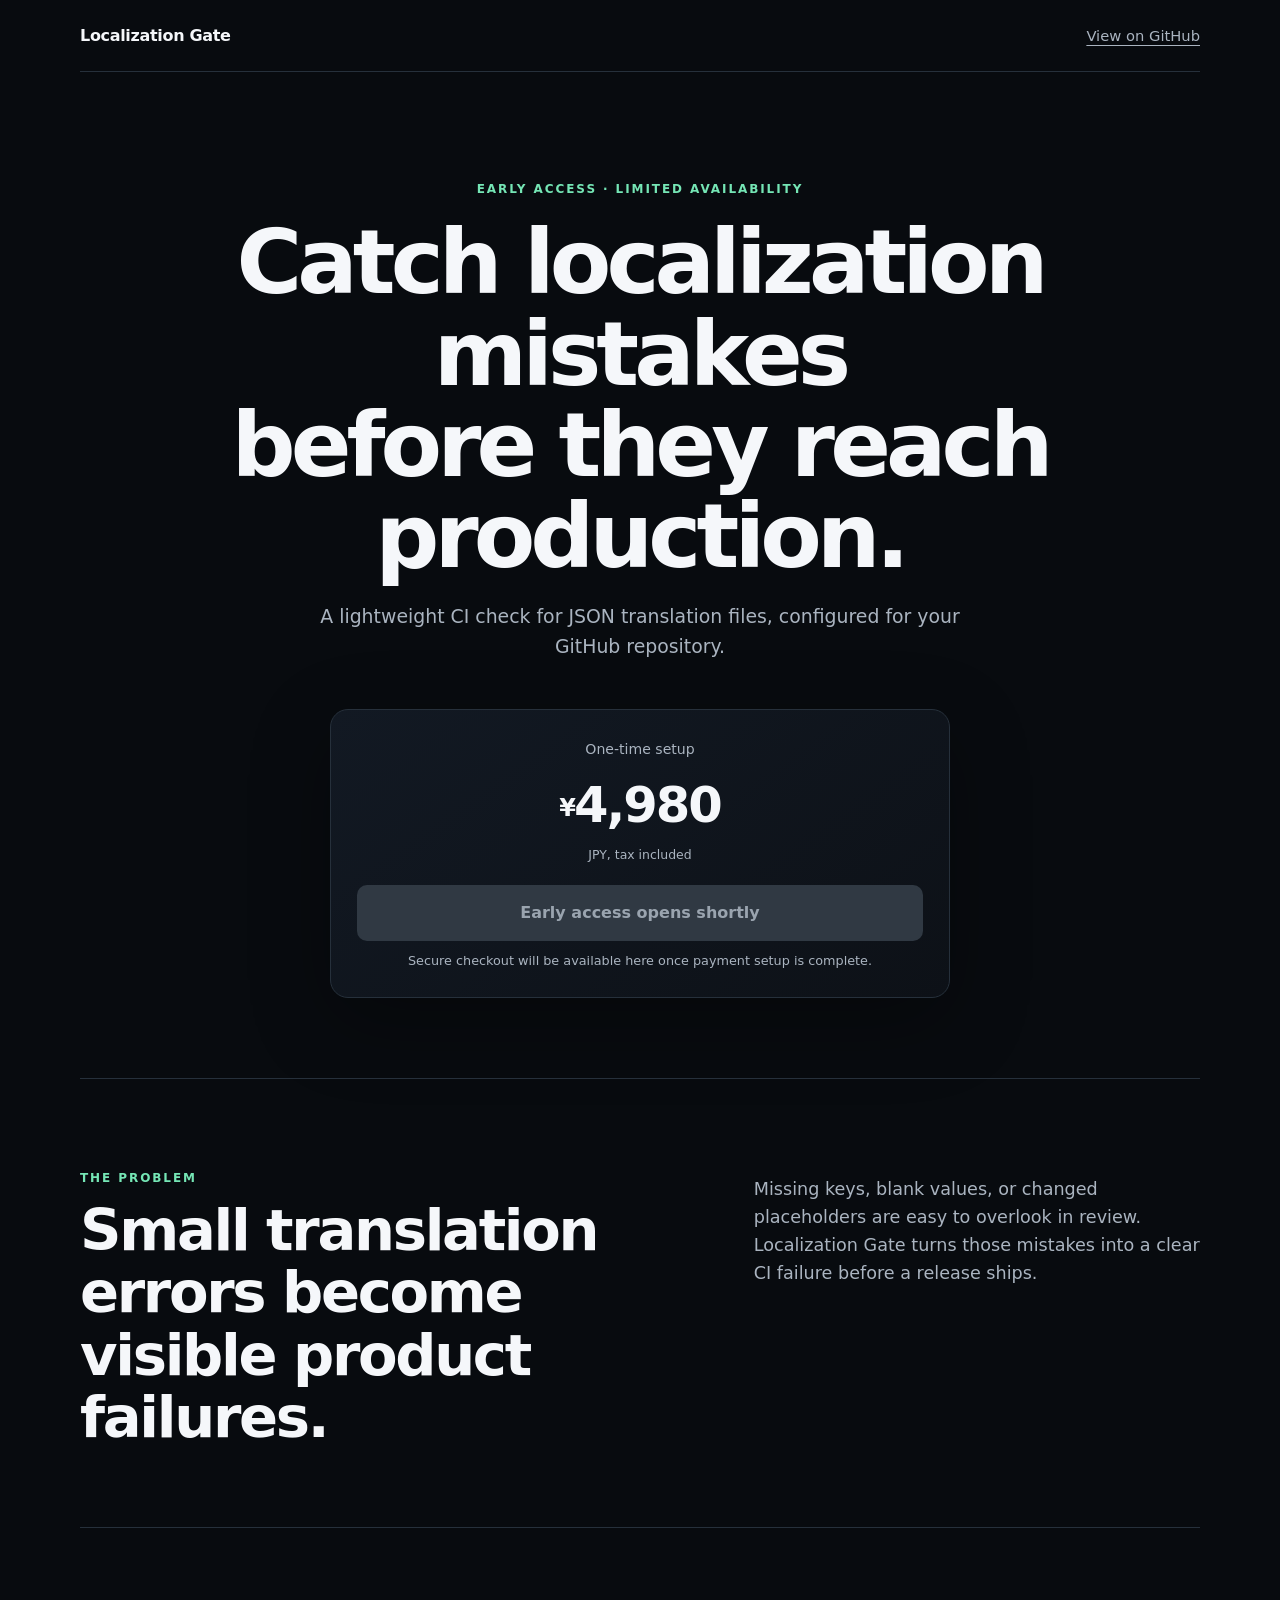
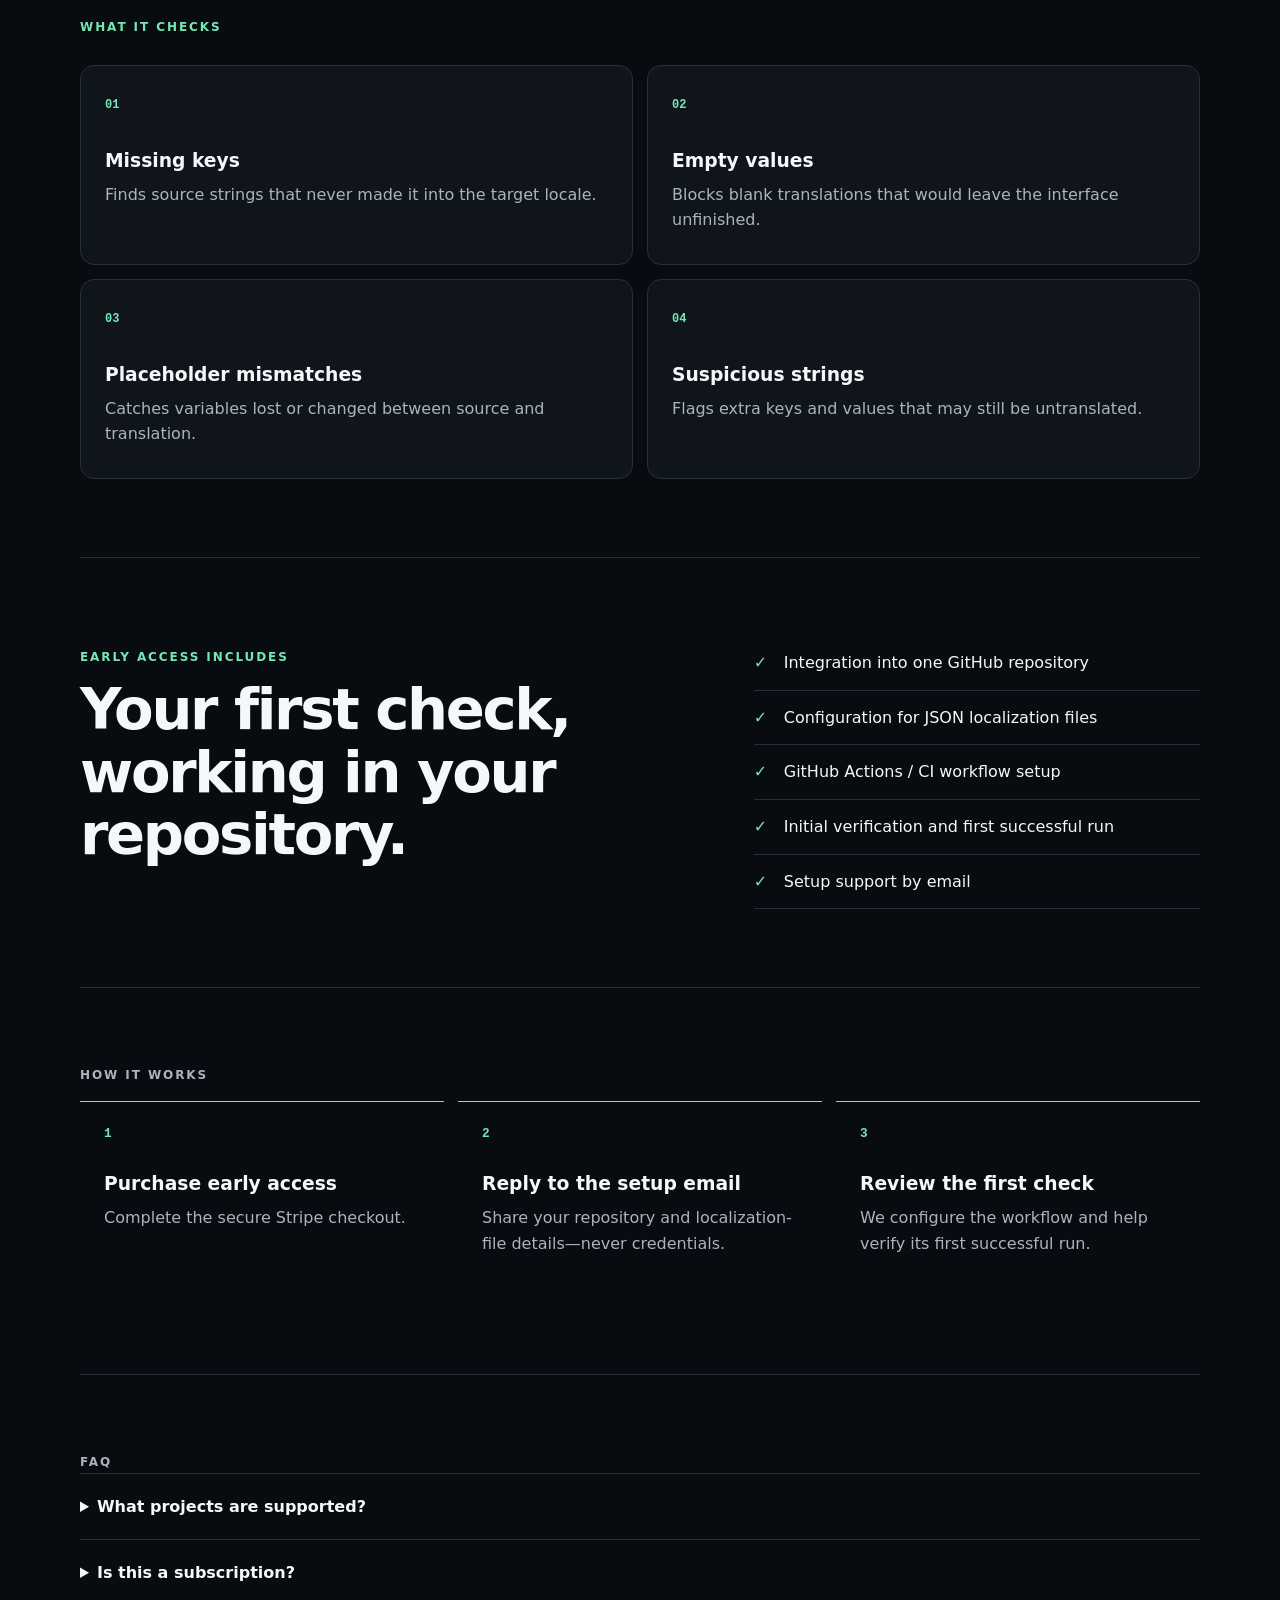
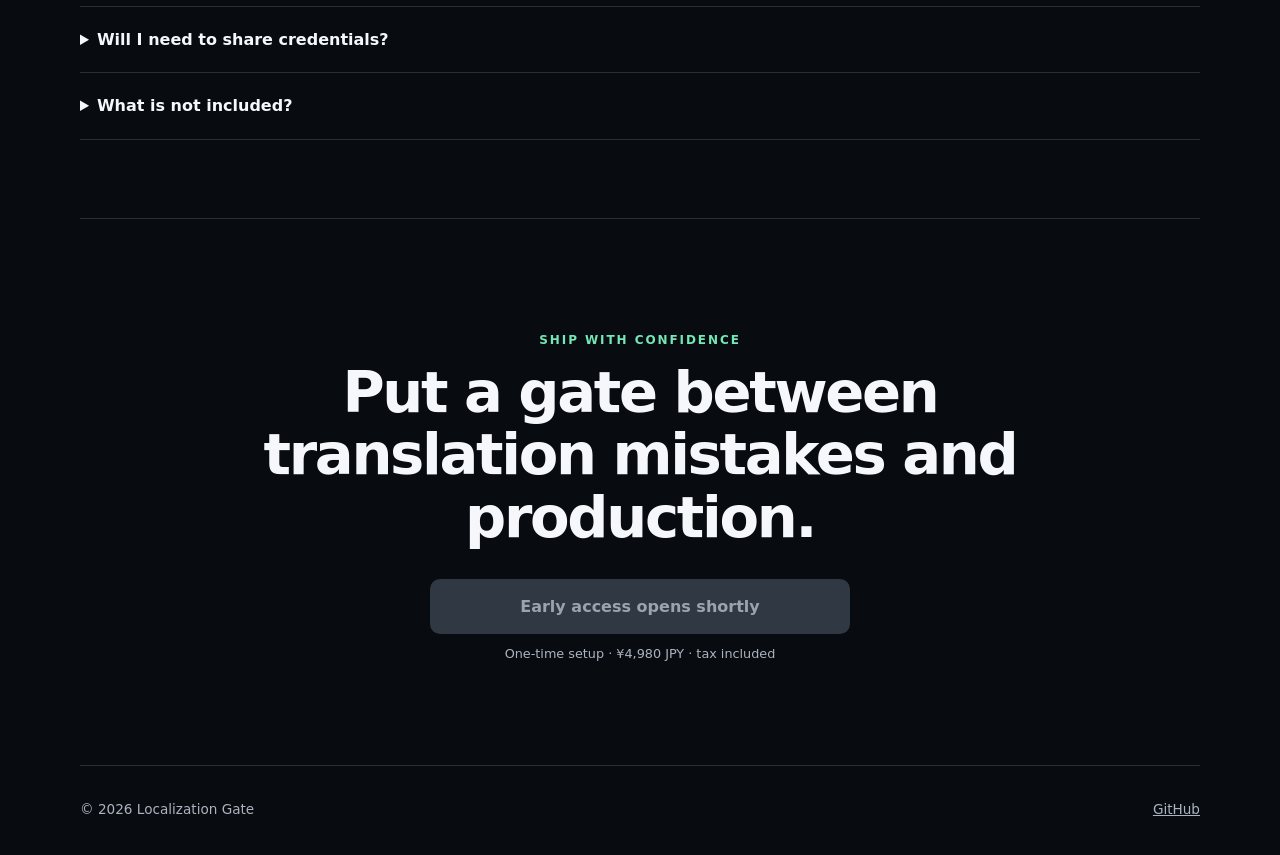
==== index.html @ 76b254c0 "Add index.html for Early Access sales flow" ====
<!doctype html>
<html lang="en">
<head>
  <meta charset="utf-8">
  <meta name="viewport" content="width=device-width, initial-scale=1">
  <meta name="description" content="Localization Gate catches missing keys, empty translations, and broken placeholders before release.">
  <title>Localization Gate — Early Access</title>
  <link rel="stylesheet" href="styles.css">
</head>
<body>
  <header class="site-header">
    <a class="brand" href="#top">Localization Gate</a>
    <a class="text-link" href="https://github.com/quietlayer/localization-gate">View on GitHub</a>
  </header>

  <main id="top">
    <section class="hero">
      <p class="eyebrow">EARLY ACCESS · LIMITED AVAILABILITY</p>
      <h1>Catch localization mistakes<br>before they reach production.</h1>
      <p class="lead">A lightweight CI check for JSON translation files, configured for your GitHub repository.</p>

      <div class="offer-card">
        <div>
          <span class="offer-label">One-time setup</span>
          <div class="price"><span>¥</span>4,980 <small>JPY, tax included</small></div>
        </div>
        <button class="button" id="checkout-button" type="button">Early access opens shortly</button>
        <p class="button-note" id="checkout-note">Secure checkout will be available here once payment setup is complete.</p>
      </div>
    </section>

    <section class="section problem">
      <div>
        <p class="section-label">THE PROBLEM</p>
        <h2>Small translation errors become visible product failures.</h2>
      </div>
      <p>Missing keys, blank values, or changed placeholders are easy to overlook in review. Localization Gate turns those mistakes into a clear CI failure before a release ships.</p>
    </section>

    <section class="section">
      <p class="section-label">WHAT IT CHECKS</p>
      <div class="grid">
        <article><span>01</span><h3>Missing keys</h3><p>Finds source strings that never made it into the target locale.</p></article>
        <article><span>02</span><h3>Empty values</h3><p>Blocks blank translations that would leave the interface unfinished.</p></article>
        <article><span>03</span><h3>Placeholder mismatches</h3><p>Catches variables lost or changed between source and translation.</p></article>
        <article><span>04</span><h3>Suspicious strings</h3><p>Flags extra keys and values that may still be untranslated.</p></article>
      </div>
    </section>

    <section class="section included">
      <div>
        <p class="section-label">EARLY ACCESS INCLUDES</p>
        <h2>Your first check, working in your repository.</h2>
      </div>
      <ul>
        <li>Integration into one GitHub repository</li>
        <li>Configuration for JSON localization files</li>
        <li>GitHub Actions / CI workflow setup</li>
        <li>Initial verification and first successful run</li>
        <li>Setup support by email</li>
      </ul>
    </section>

    <section class="section steps">
      <p class="section-label">HOW IT WORKS</p>
      <ol>
        <li><span>1</span><div><h3>Purchase early access</h3><p>Complete the secure Stripe checkout.</p></div></li>
        <li><span>2</span><div><h3>Reply to the setup email</h3><p>Share your repository and localization-file details—never credentials.</p></div></li>
        <li><span>3</span><div><h3>Review the first check</h3><p>We configure the workflow and help verify its first successful run.</p></div></li>
      </ol>
    </section>

    <section class="section faq">
      <p class="section-label">FAQ</p>
      <details><summary>What projects are supported?</summary><p>Early access is for GitHub-hosted projects that use JSON translation files.</p></details>
      <details><summary>Is this a subscription?</summary><p>No. ¥4,980 is a one-time early-access setup fee for one repository.</p></details>
      <details><summary>Will I need to share credentials?</summary><p>No. Never send passwords, API keys, or private credentials. Repository access, if needed, will be handled through GitHub's normal permission flow.</p></details>
      <details><summary>What is not included?</summary><p>Translation writing, unlimited repositories, ongoing maintenance, and support for non-JSON formats are outside this early-access offer.</p></details>
    </section>

    <section class="final-cta">
      <p class="section-label">SHIP WITH CONFIDENCE</p>
      <h2>Put a gate between translation mistakes and production.</h2>
      <button class="button" id="checkout-button-bottom" type="button">Early access opens shortly</button>
      <p>One-time setup · ¥4,980 JPY · tax included</p>
    </section>
  </main>

  <footer>
    <span>© 2026 Localization Gate</span>
    <a href="https://github.com/quietlayer/localization-gate">GitHub</a>
  </footer>

  <script>
    const PAYMENT_LINK = "PASTE_STRIPE_PAYMENT_LINK_HERE";
    const checkoutButtons = [
      document.getElementById("checkout-button"),
      document.getElementById("checkout-button-bottom")
    ];
    const paymentIsReady = PAYMENT_LINK.startsWith("https://buy.stripe.com/");

    if (paymentIsReady) {
      checkoutButtons.forEach((button) => {
        button.textContent = "Get Early Access — ¥4,980";
        button.addEventListener("click", () => window.location.assign(PAYMENT_LINK));
      });
      document.getElementById("checkout-note").textContent = "Secure payment powered by Stripe.";
    } else {
      checkoutButtons.forEach((button) => {
        button.disabled = true;
        button.setAttribute("aria-disabled", "true");
      });
    }
  </script>
</body>
</html>
---- styles.css ----
:root {
  color-scheme: dark;
  --bg: #080b0f;
  --panel: #10151c;
  --line: #26303b;
  --text: #f5f7fa;
  --muted: #aab4c0;
  --accent: #75e6b5;
  --accent-dark: #061a12;
  font-family: Inter, ui-sans-serif, system-ui, -apple-system, BlinkMacSystemFont, "Segoe UI", sans-serif;
}

* { box-sizing: border-box; }
html { scroll-behavior: smooth; }
body { margin: 0; background: var(--bg); color: var(--text); line-height: 1.6; }
a { color: inherit; }
button { font: inherit; }

.site-header, footer {
  width: min(1120px, calc(100% - 40px));
  margin: 0 auto;
  display: flex;
  justify-content: space-between;
  align-items: center;
}
.site-header { height: 72px; border-bottom: 1px solid var(--line); }
.brand { font-weight: 760; text-decoration: none; letter-spacing: -.02em; }
.text-link { color: var(--muted); font-size: .92rem; text-underline-offset: 4px; }

main { width: min(1120px, calc(100% - 40px)); margin: 0 auto; }
.hero { padding: 96px 0 80px; text-align: center; }
.eyebrow, .section-label { color: var(--accent); font-size: .75rem; font-weight: 800; letter-spacing: .16em; }
h1 { margin: 18px auto; max-width: 950px; font-size: clamp(2.65rem, 7vw, 5.8rem); line-height: 1.02; letter-spacing: -.055em; }
.lead { max-width: 680px; margin: 0 auto; color: var(--muted); font-size: 1.18rem; }
.offer-card { max-width: 620px; margin: 48px auto 0; padding: 26px; border: 1px solid var(--line); border-radius: 18px; background: linear-gradient(145deg, #121923, #0d1117); box-shadow: 0 24px 80px rgba(0,0,0,.3); }
.offer-label { color: var(--muted); font-size: .88rem; }
.price { margin: 4px 0 20px; font-size: 3.1rem; font-weight: 800; letter-spacing: -.04em; }
.price span { font-size: 1.5rem; vertical-align: 15%; }
.price small { display: block; color: var(--muted); font-size: .78rem; font-weight: 500; letter-spacing: 0; }
.button { width: 100%; border: 0; border-radius: 10px; padding: 15px 18px; background: var(--accent); color: var(--accent-dark); font-weight: 800; cursor: pointer; }
.button:hover:not(:disabled) { filter: brightness(1.07); transform: translateY(-1px); }
.button:disabled { background: #303943; color: #9aa4af; cursor: not-allowed; }
.button-note, .final-cta > p:last-child { margin: 10px 0 0; color: var(--muted); font-size: .8rem; }

.section { padding: 78px 0; border-top: 1px solid var(--line); }
.section h2, .final-cta h2 { margin: 8px 0 0; font-size: clamp(2rem, 4.5vw, 3.6rem); line-height: 1.08; letter-spacing: -.04em; }
.problem, .included { display: grid; grid-template-columns: 1.15fr .85fr; gap: 70px; align-items: start; }
.problem > p { color: var(--muted); font-size: 1.1rem; }
.grid { display: grid; grid-template-columns: repeat(2, 1fr); gap: 14px; margin-top: 28px; }
.grid article { min-height: 200px; padding: 24px; border: 1px solid var(--line); border-radius: 14px; background: var(--panel); }
.grid article span { color: var(--accent); font: 800 .75rem ui-monospace, monospace; }
.grid h3, .steps h3 { margin: 30px 0 6px; }
.grid p, .steps p, .faq p { margin: 0; color: var(--muted); }
.included ul { margin: 0; padding: 0; list-style: none; }
.included li { padding: 14px 0 14px 30px; border-bottom: 1px solid var(--line); position: relative; }
.included li::before { content: "✓"; position: absolute; left: 0; color: var(--accent); font-weight: 800; }
.steps ol { display: grid; grid-template-columns: repeat(3, 1fr); gap: 14px; padding: 0; list-style: none; }
.steps li { padding: 24px; border-top: 1px solid var(--accent); }
.steps li > span { display: block; color: var(--accent); font: 800 .8rem ui-monospace, monospace; }
.steps h3 { margin-top: 28px; }
.faq details { border-top: 1px solid var(--line); padding: 20px 0; }
.faq details:last-child { border-bottom: 1px solid var(--line); }
.faq summary { cursor: pointer; font-weight: 700; }
.faq details p { padding-top: 12px; max-width: 760px; }
.final-cta { padding: 100px 20px; text-align: center; border-top: 1px solid var(--line); }
.final-cta h2 { max-width: 780px; margin: 8px auto 30px; }
.final-cta .button { max-width: 420px; }
footer { min-height: 90px; border-top: 1px solid var(--line); color: var(--muted); font-size: .85rem; }

@media (max-width: 720px) {
  .site-header, main, footer { width: min(100% - 28px, 1120px); }
  .hero { padding: 66px 0 60px; }
  h1 { font-size: clamp(2.55rem, 13vw, 4rem); }
  .offer-card { padding: 20px; }
  .problem, .included { grid-template-columns: 1fr; gap: 26px; }
  .grid, .steps ol { grid-template-columns: 1fr; }
  .section { padding: 58px 0; }
  footer { flex-direction: column; justify-content: center; gap: 4px; }
}
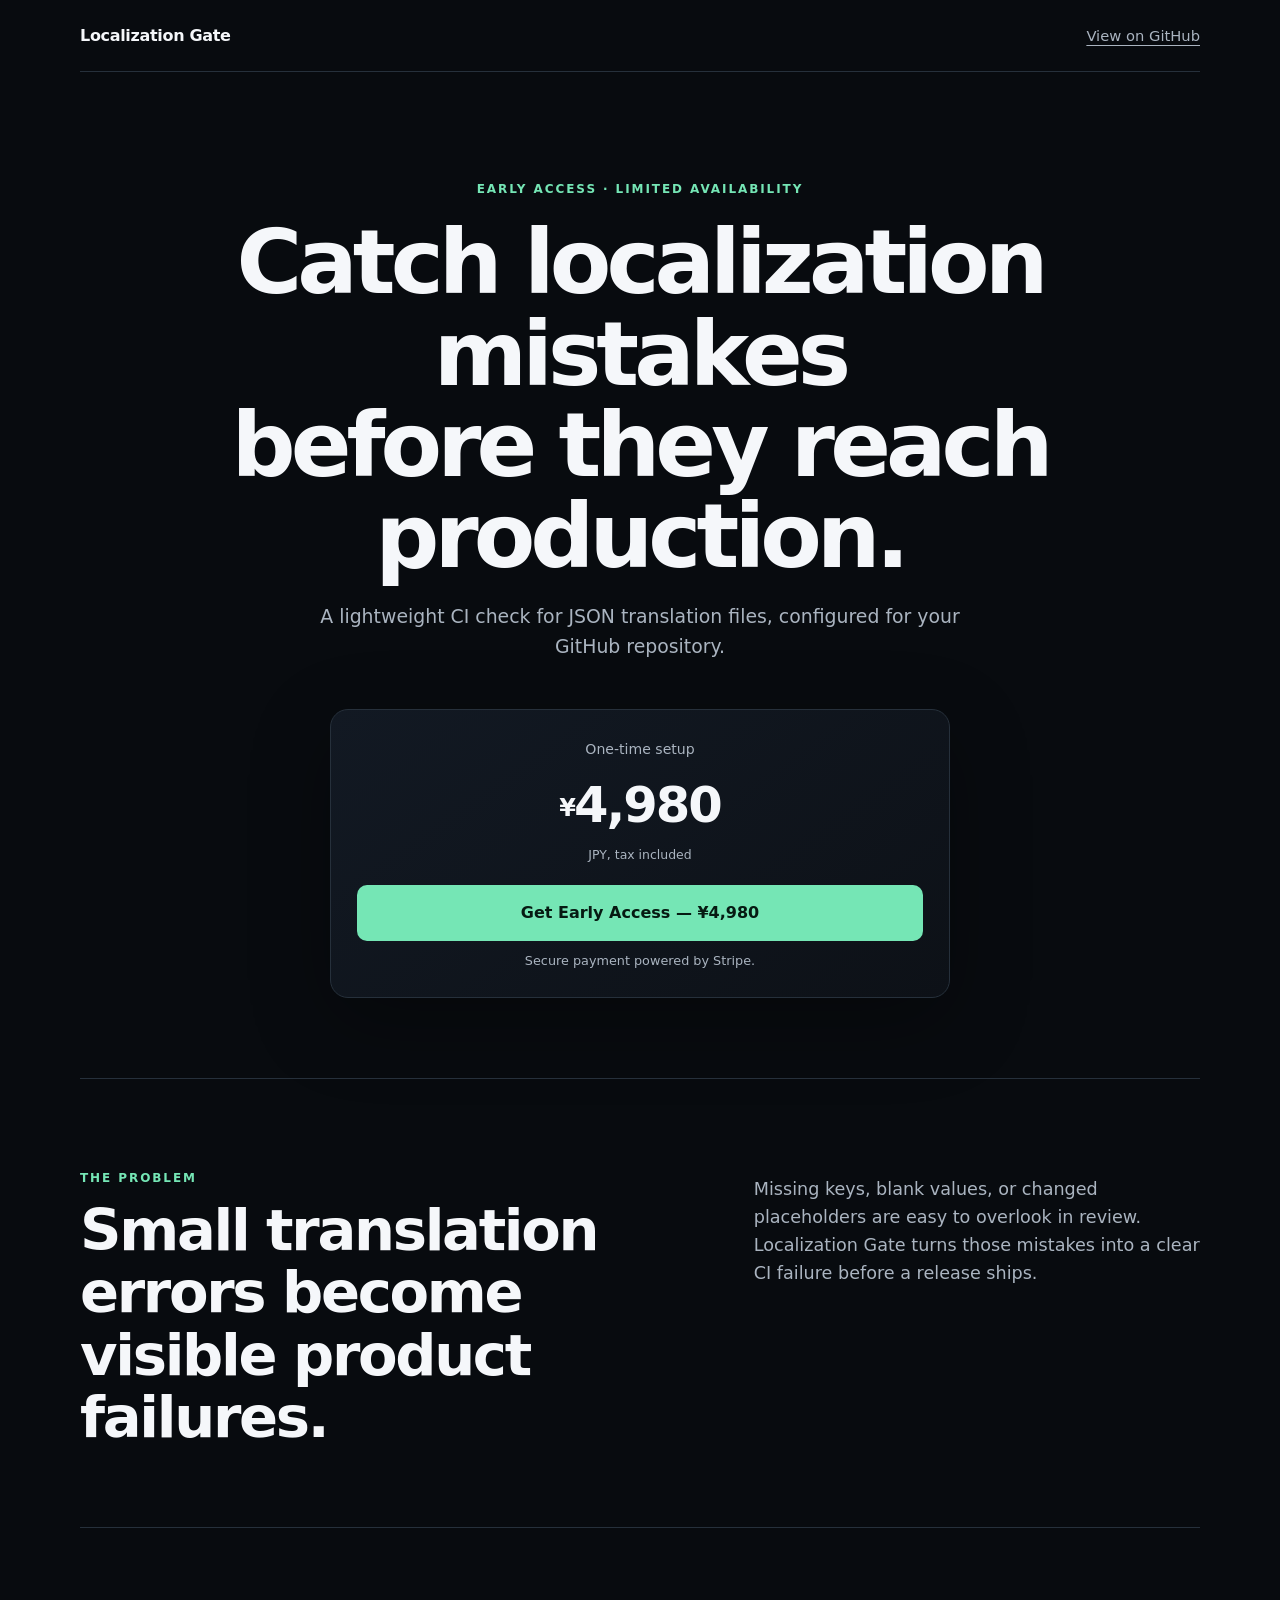
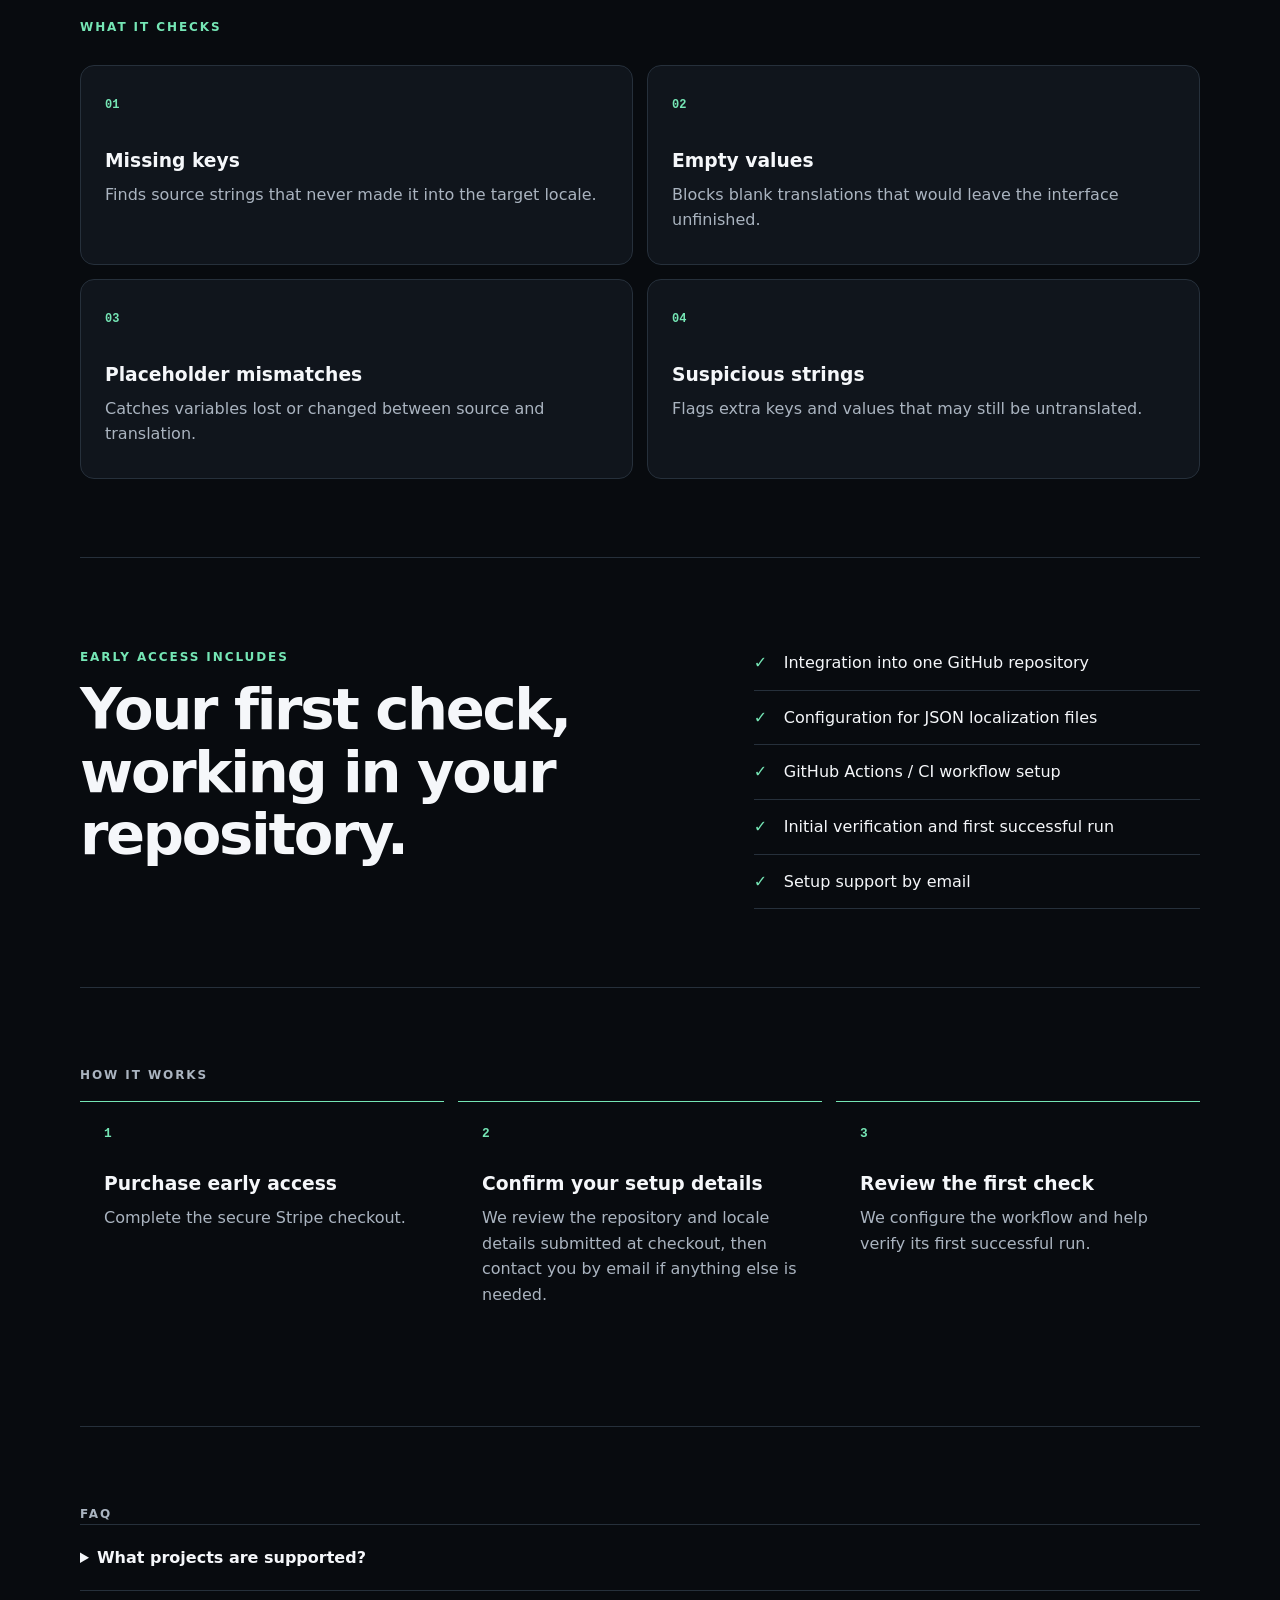
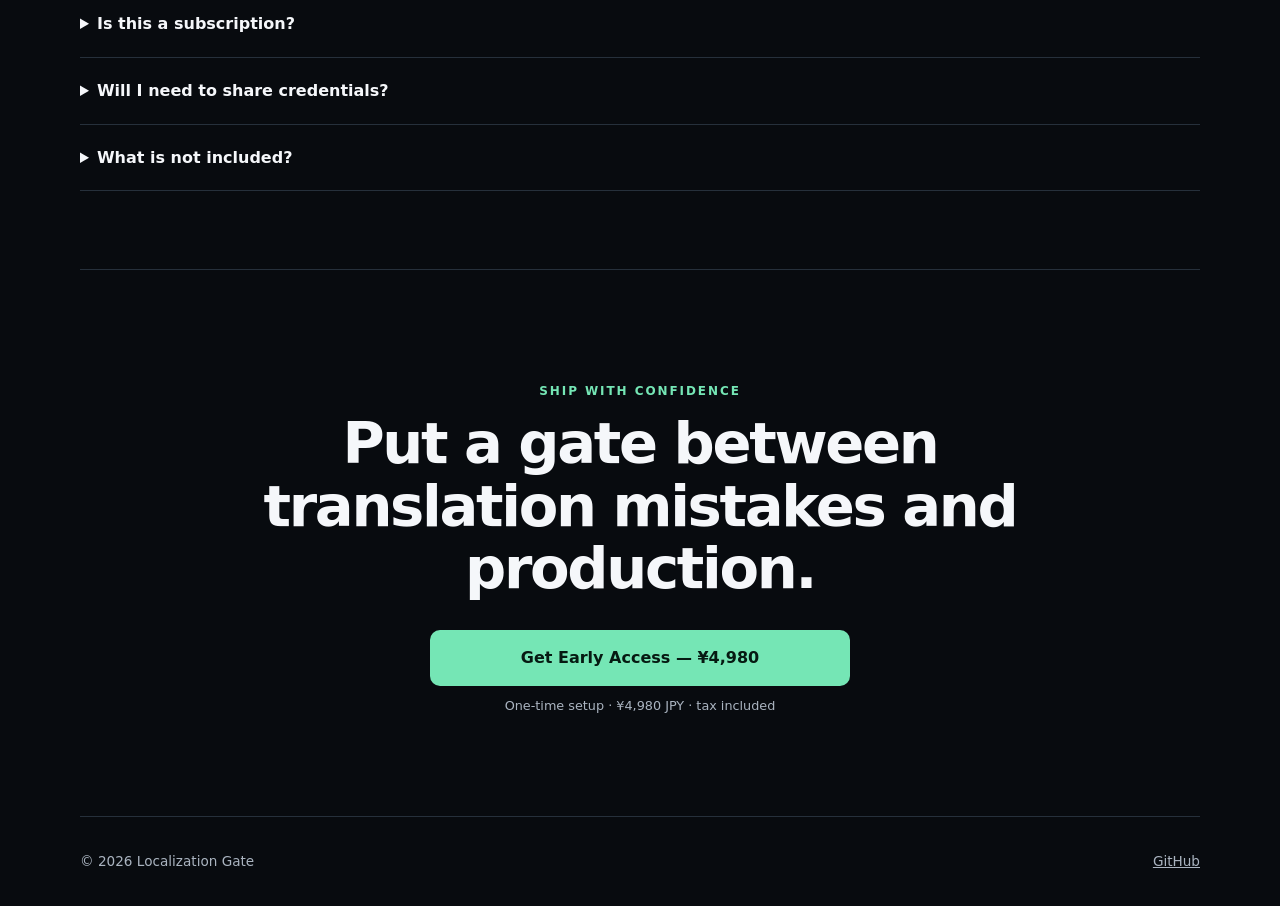
==== commit 2e5c75bd: "Add live Stripe checkout link" ====
--- a/index.html
+++ b/index.html
@@ -65,7 +65,7 @@
       <p class="section-label">HOW IT WORKS</p>
       <ol>
         <li><span>1</span><div><h3>Purchase early access</h3><p>Complete the secure Stripe checkout.</p></div></li>
-        <li><span>2</span><div><h3>Reply to the setup email</h3><p>Share your repository and localization-file details—never credentials.</p></div></li>
+        <li><span>2</span><div><h3>Confirm your setup details</h3><p>We review the repository and locale details submitted at checkout, then contact you by email if anything else is needed.</p></div></li>
         <li><span>3</span><div><h3>Review the first check</h3><p>We configure the workflow and help verify its first successful run.</p></div></li>
       </ol>
     </section>
@@ -92,7 +92,7 @@
   </footer>
 
   <script>
-    const PAYMENT_LINK = "PASTE_STRIPE_PAYMENT_LINK_HERE";
+    const PAYMENT_LINK = "https://buy.stripe.com/00w00j0qIfqN60u7RX4wM00";
     const checkoutButtons = [
       document.getElementById("checkout-button"),
       document.getElementById("checkout-button-bottom")
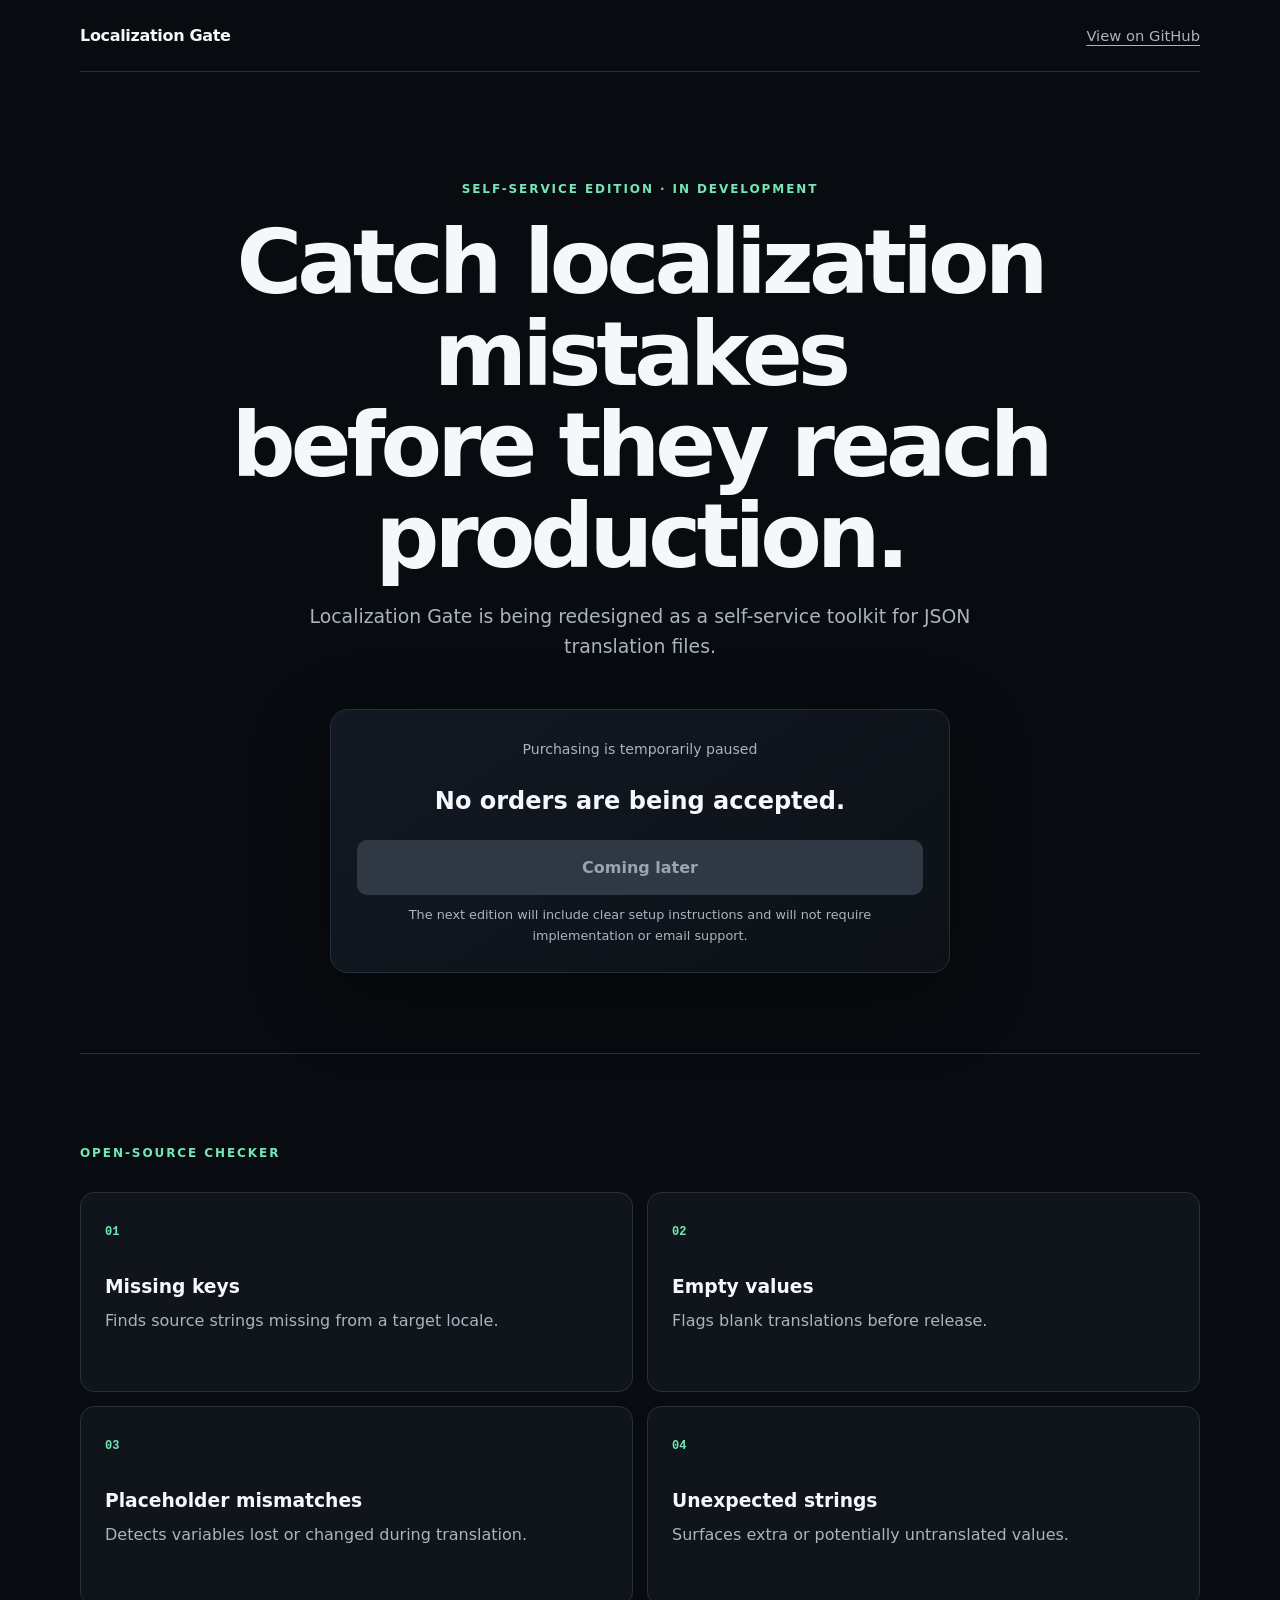
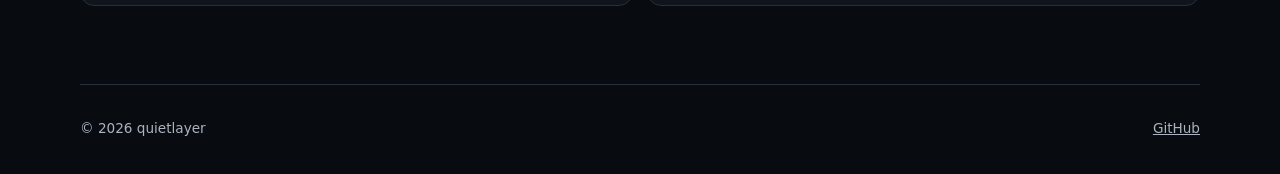
==== commit 023e6f88: "Pause purchases while redesigning self-service edition" ====
--- a/index.html
+++ b/index.html
@@ -3,8 +3,8 @@
 <head>
   <meta charset="utf-8">
   <meta name="viewport" content="width=device-width, initial-scale=1">
-  <meta name="description" content="Localization Gate catches missing keys, empty translations, and broken placeholders before release.">
-  <title>Localization Gate — Early Access</title>
+  <meta name="description" content="Localization Gate checks JSON translation files for release-blocking mistakes.">
+  <title>Localization Gate — Self-service edition in development</title>
   <link rel="stylesheet" href="styles.css">
 </head>
 <body>
@@ -15,102 +15,34 @@
 
   <main id="top">
     <section class="hero">
-      <p class="eyebrow">EARLY ACCESS · LIMITED AVAILABILITY</p>
+      <p class="eyebrow">SELF-SERVICE EDITION · IN DEVELOPMENT</p>
       <h1>Catch localization mistakes<br>before they reach production.</h1>
-      <p class="lead">A lightweight CI check for JSON translation files, configured for your GitHub repository.</p>
+      <p class="lead">Localization Gate is being redesigned as a self-service toolkit for JSON translation files.</p>
 
       <div class="offer-card">
         <div>
-          <span class="offer-label">One-time setup</span>
-          <div class="price"><span>¥</span>4,980 <small>JPY, tax included</small></div>
+          <span class="offer-label">Purchasing is temporarily paused</span>
+          <h2>No orders are being accepted.</h2>
         </div>
-        <button class="button" id="checkout-button" type="button">Early access opens shortly</button>
-        <p class="button-note" id="checkout-note">Secure checkout will be available here once payment setup is complete.</p>
+        <button class="button" type="button" disabled aria-disabled="true">Coming later</button>
+        <p class="button-note">The next edition will include clear setup instructions and will not require implementation or email support.</p>
       </div>
     </section>
 
-    <section class="section problem">
-      <div>
-        <p class="section-label">THE PROBLEM</p>
-        <h2>Small translation errors become visible product failures.</h2>
+    <section class="section">
+      <p class="section-label">OPEN-SOURCE CHECKER</p>
+      <div class="grid">
+        <article><span>01</span><h3>Missing keys</h3><p>Finds source strings missing from a target locale.</p></article>
+        <article><span>02</span><h3>Empty values</h3><p>Flags blank translations before release.</p></article>
+        <article><span>03</span><h3>Placeholder mismatches</h3><p>Detects variables lost or changed during translation.</p></article>
+        <article><span>04</span><h3>Unexpected strings</h3><p>Surfaces extra or potentially untranslated values.</p></article>
       </div>
-      <p>Missing keys, blank values, or changed placeholders are easy to overlook in review. Localization Gate turns those mistakes into a clear CI failure before a release ships.</p>
-    </section>
-
-    <section class="section">
-      <p class="section-label">WHAT IT CHECKS</p>
-      <div class="grid">
-        <article><span>01</span><h3>Missing keys</h3><p>Finds source strings that never made it into the target locale.</p></article>
-        <article><span>02</span><h3>Empty values</h3><p>Blocks blank translations that would leave the interface unfinished.</p></article>
-        <article><span>03</span><h3>Placeholder mismatches</h3><p>Catches variables lost or changed between source and translation.</p></article>
-        <article><span>04</span><h3>Suspicious strings</h3><p>Flags extra keys and values that may still be untranslated.</p></article>
-      </div>
-    </section>
-
-    <section class="section included">
-      <div>
-        <p class="section-label">EARLY ACCESS INCLUDES</p>
-        <h2>Your first check, working in your repository.</h2>
-      </div>
-      <ul>
-        <li>Integration into one GitHub repository</li>
-        <li>Configuration for JSON localization files</li>
-        <li>GitHub Actions / CI workflow setup</li>
-        <li>Initial verification and first successful run</li>
-        <li>Setup support by email</li>
-      </ul>
-    </section>
-
-    <section class="section steps">
-      <p class="section-label">HOW IT WORKS</p>
-      <ol>
-        <li><span>1</span><div><h3>Purchase early access</h3><p>Complete the secure Stripe checkout.</p></div></li>
-        <li><span>2</span><div><h3>Confirm your setup details</h3><p>We review the repository and locale details submitted at checkout, then contact you by email if anything else is needed.</p></div></li>
-        <li><span>3</span><div><h3>Review the first check</h3><p>We configure the workflow and help verify its first successful run.</p></div></li>
-      </ol>
-    </section>
-
-    <section class="section faq">
-      <p class="section-label">FAQ</p>
-      <details><summary>What projects are supported?</summary><p>Early access is for GitHub-hosted projects that use JSON translation files.</p></details>
-      <details><summary>Is this a subscription?</summary><p>No. ¥4,980 is a one-time early-access setup fee for one repository.</p></details>
-      <details><summary>Will I need to share credentials?</summary><p>No. Never send passwords, API keys, or private credentials. Repository access, if needed, will be handled through GitHub's normal permission flow.</p></details>
-      <details><summary>What is not included?</summary><p>Translation writing, unlimited repositories, ongoing maintenance, and support for non-JSON formats are outside this early-access offer.</p></details>
-    </section>
-
-    <section class="final-cta">
-      <p class="section-label">SHIP WITH CONFIDENCE</p>
-      <h2>Put a gate between translation mistakes and production.</h2>
-      <button class="button" id="checkout-button-bottom" type="button">Early access opens shortly</button>
-      <p>One-time setup · ¥4,980 JPY · tax included</p>
     </section>
   </main>
 
   <footer>
-    <span>© 2026 Localization Gate</span>
+    <span>© 2026 quietlayer</span>
     <a href="https://github.com/quietlayer/localization-gate">GitHub</a>
   </footer>
-
-  <script>
-    const PAYMENT_LINK = "https://buy.stripe.com/00w00j0qIfqN60u7RX4wM00";
-    const checkoutButtons = [
-      document.getElementById("checkout-button"),
-      document.getElementById("checkout-button-bottom")
-    ];
-    const paymentIsReady = PAYMENT_LINK.startsWith("https://buy.stripe.com/");
-
-    if (paymentIsReady) {
-      checkoutButtons.forEach((button) => {
-        button.textContent = "Get Early Access — ¥4,980";
-        button.addEventListener("click", () => window.location.assign(PAYMENT_LINK));
-      });
-      document.getElementById("checkout-note").textContent = "Secure payment powered by Stripe.";
-    } else {
-      checkoutButtons.forEach((button) => {
-        button.disabled = true;
-        button.setAttribute("aria-disabled", "true");
-      });
-    }
-  </script>
 </body>
 </html>
